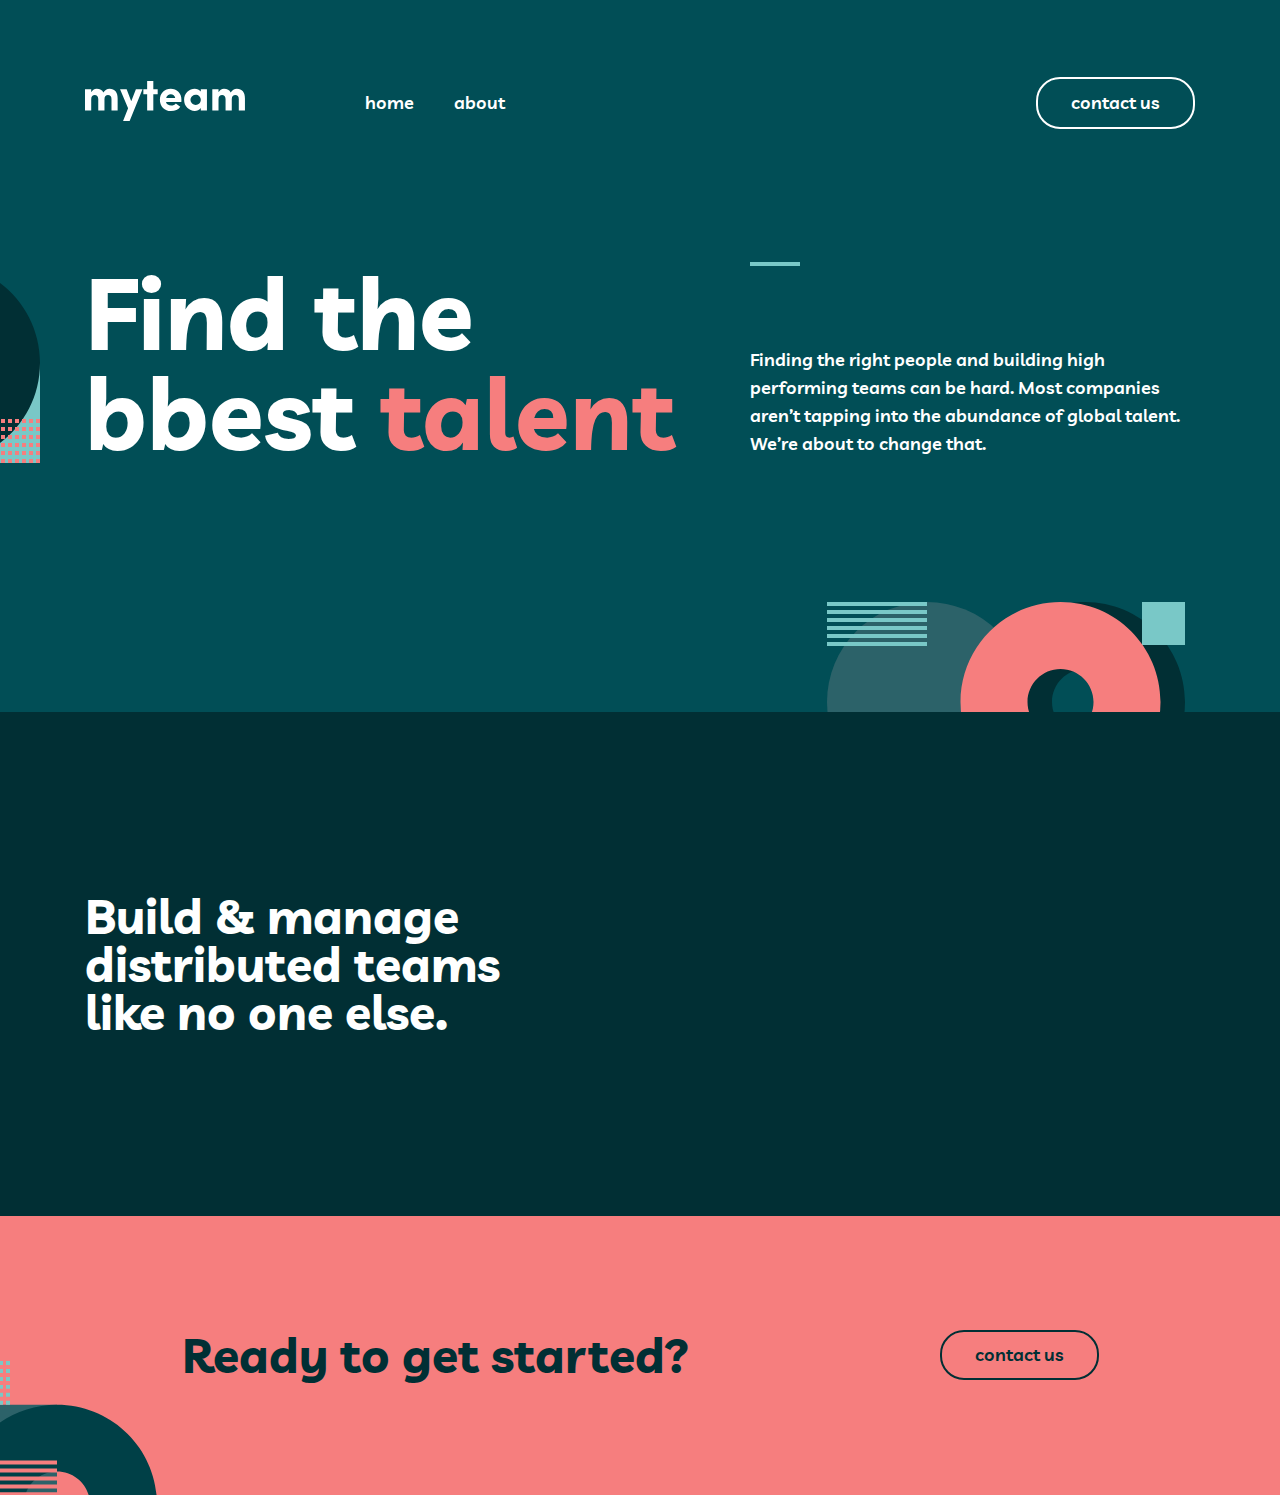
==== index.html @ 024de56f "first commit" ====
<!DOCTYPE html>
<html lang="en">
<head>
  <meta charset="UTF-8">
  <meta http-equiv="X-UA-Compatible" content="IE=edge">
  <meta name="viewport" content="width=device-width, initial-scale=1.0">
  <title>myteam</title>
  <link rel="stylesheet" href="css/normalize.min.css">
  <link rel="stylesheet" href="css/styles.css">
  <link rel="preconnect" href="https://fonts.gstatic.com">
<link href="https://fonts.googleapis.com/css2?family=Livvic:wght@600;700&display=swap" rel="stylesheet">

</head>
<body>


  <header class="header">
    <div class="container">
      <nav class="navigation">
        <a href="#"><img src="./imgs/myteam-logo.svg" alt="myteam"></a>

        <ul class="nav__list">


          <li class="nav__items nav-margin"><a class="nav-links" href="#">home</a></li>
          <li class="nav__items"><a class="nav-links" href="#">about</a></li>

        </ul>

        <a class="contact__nav-link" href="#">contact us</a>

      </nav>
    </div>
  </header>


  <main>

  <section class="hero">
    <div class="container">

<div class="hero__content">  
    <h2 class="hero__heading">
      Find the<br>bbest <span class="talent-style">talent</span>
    </h2>

    <div class="hero__content-right">
    <span class="line green-line"></span>
    <p class="hero__desc">
      Finding the right people and building high performing teams can be hard. Most companies aren’t tapping into the abundance of global talent. We’re about to change that.
    </p>
  </div>
  
  </div>    
    </div>

    <span class="bg-img"></span>
  </section>



  <section class="features">
      <div class="container">
          <div class="features__content">
            <span class="line feature-line"></span>
              <h2 class="features__heading">
                Build & manage distributed teams like no one else.
              </h2>
          </div>

          <ul class="features__list">

          </ul>

      </div>
  </section>


</main>


<footer class="footer-red">
  <div class="container">

      <div class="footer-red__content">
        <h2 class="footer-red__heading">Ready to get started?</h2>

        <a class="footer-red__link" href="#">contact us</a>

     </div>
  </div>




</footer>


  <script src="js/main.js"></script>
</body>
</html>
---- css/styles.css ----
/* GENERAL */
html {
  box-sizing: border-box;
  height: 100%;
  scroll-behavior: smooth;
}

*,
*::before,
*::after {
  box-sizing: inherit;
}

body {
  display: flex;
  flex-direction: column;
  height: 100%;
  padding: 0;
  margin: 0;
  font-family: var(--main-font);
  background-color: #fff;
}

img {
  max-width: 100%;
  height: auto;
}

.visually-hidden {
  position: absolute;
  width: 1px;
  height: 1px;
  margin: -1px;
  border: 0;
  padding: 0;
  clip: rect(0 0 0 0);
  overflow: hidden;
}


:root {
  --color-primary-midnight-green: #014E56;
  --color-primary-light-coral: #f67e7e;
  --color-primary-white: #fff;
  --color-secondary-rapture-blue: #79c8c7;
  --color-secondary-police-blue: #2c6269;
  --color-secondary-deep-jungle-green: #004047;
  --color-secondary-sacramento: #012f34;
  --color-secondary-dark-green: #002529;
  --main-font: "Livvic", "Arial", sans-serif;
}

/* CONTAINER */
.container {
  max-width: 1160px;
  padding-left: 25px;
  padding-right: 25px;
  margin-left: auto;
  margin-right: auto;
}


.header {
  background-color:var(--color-primary-midnight-green);
  
}

.navigation {
  display: flex;
  align-items: center;
  margin-top: 73px;
  margin-bottom: 129px;
}

.nav__list {
  list-style: none;
  display: flex;
  justify-content: space-between;
  margin-left: 80px;
}

.nav-margin {
  margin-right: 40px;
}

.nav-links {
  color: #ffffff;
  font-style: normal;
  font-weight: 600;
  font-size: 18px;
  line-height: 28px;
  text-decoration: none;
}

.nav-links:hover {
  color: var(--color-primary-light-coral);
}

.contact__nav-link {
  font-style: normal;
  font-weight: 600;
  font-size: 18px;
  line-height: 28px;
  color: #ffffff;
  text-decoration: none;
  border: 2px solid #FFFFFF;
  box-sizing: border-box;
  border-radius: 24px;
  padding: 10px 33px;
  margin-left: auto;

}


.contact__nav-link:hover {
  background-color: #ffffff;
  color:var(--color-secondary-dark-green);
}

.hero {
  background-color:var(--color-primary-midnight-green);
  background-image: url(../imgs/hero-bg.svg);
  background-repeat: no-repeat;
  background-position: calc(50% + -700px) 1px;
  padding-bottom: 250px;
}


.hero__content {
  display: flex;
  position: relative;
  z-index: 20;
}

.hero__content::after{
  background-image: url(../imgs/features-bg.svg);
  background-color:var(--color-primary-midnight-green);
  background-repeat: no-repeat;
  padding-bottom: 250px;
  height: 200px;
  width: 358px;
  content: "";
  z-index: 500;
  position: absolute;
  top: 340px;
  right: 10px;
}


.hero__content-right {
  display: flex;
  flex-direction: column;
  justify-content: flex-start;

}

.hero__heading {
  color: var(--color-primary-white);
  font-style: normal;
  font-weight: bold;
  font-size: 100px;
  line-height: 100px;
  margin: 0;
  margin-right: auto;
  width: 635px;
}



.green-line {
  background-color: var(--color-secondary-rapture-blue);
  margin-bottom: 80px;
  width: 50px;
  height: 4px;
}

.hero__desc {
  font-style: normal;
  font-weight: 600;
  font-size: 18px;
  line-height: 28px;
  width: 445px;
  margin: 0;
  color: var(--color-primary-white);
}


.talent-style {
  color: var(--color-primary-light-coral);
}


.features {
  position: relative;
  z-index: 100;
  background:var(--color-secondary-sacramento);
  padding:140px 0;
}

.features__heading::before {
  background-color: var(--color-primary-light-coral);
  margin-bottom: 80px;
  width: 50px;
  height: 4px;
  z-index: 500000;
  content: "";

}

.features__heading {
  font-style: normal;
  font-weight: bold;
  font-size: 48px;
  line-height: 48px;
  color:var(--color-primary-white);
  width: 445px;
}





.footer-red {
  background: rgba(246, 126, 126, 1);
  background-image: url(../imgs/footer-red.svg);
  background-repeat: no-repeat;
  background-position: calc(50% + -583px) 145px;
  padding: 76px 0;
}

.footer-red__content {
  display: flex;
  justify-content: space-between;
  align-items: center;
  max-width: 917px;
  margin: 0 auto;
}

.footer-red__heading {
  font-style: normal;
  font-weight: bold;
  font-size: 48px;
  line-height: 48px;
  color: var(--color-secondary-sacramento)
}

.footer-red__link {
  text-decoration: none;
  font-style: normal;
  font-weight: 600;
  font-size: 18px;
  line-height: 28px;
  padding: 9px 33px;
  border: 2px solid #012F34;
  box-sizing: border-box;
  border-radius: 24px;
  color: var(--color-secondary-sacramento);
}



.footer-red__link:hover {
  background: #012F34;
  border: 2px solid #012F34;
  color:white;
}
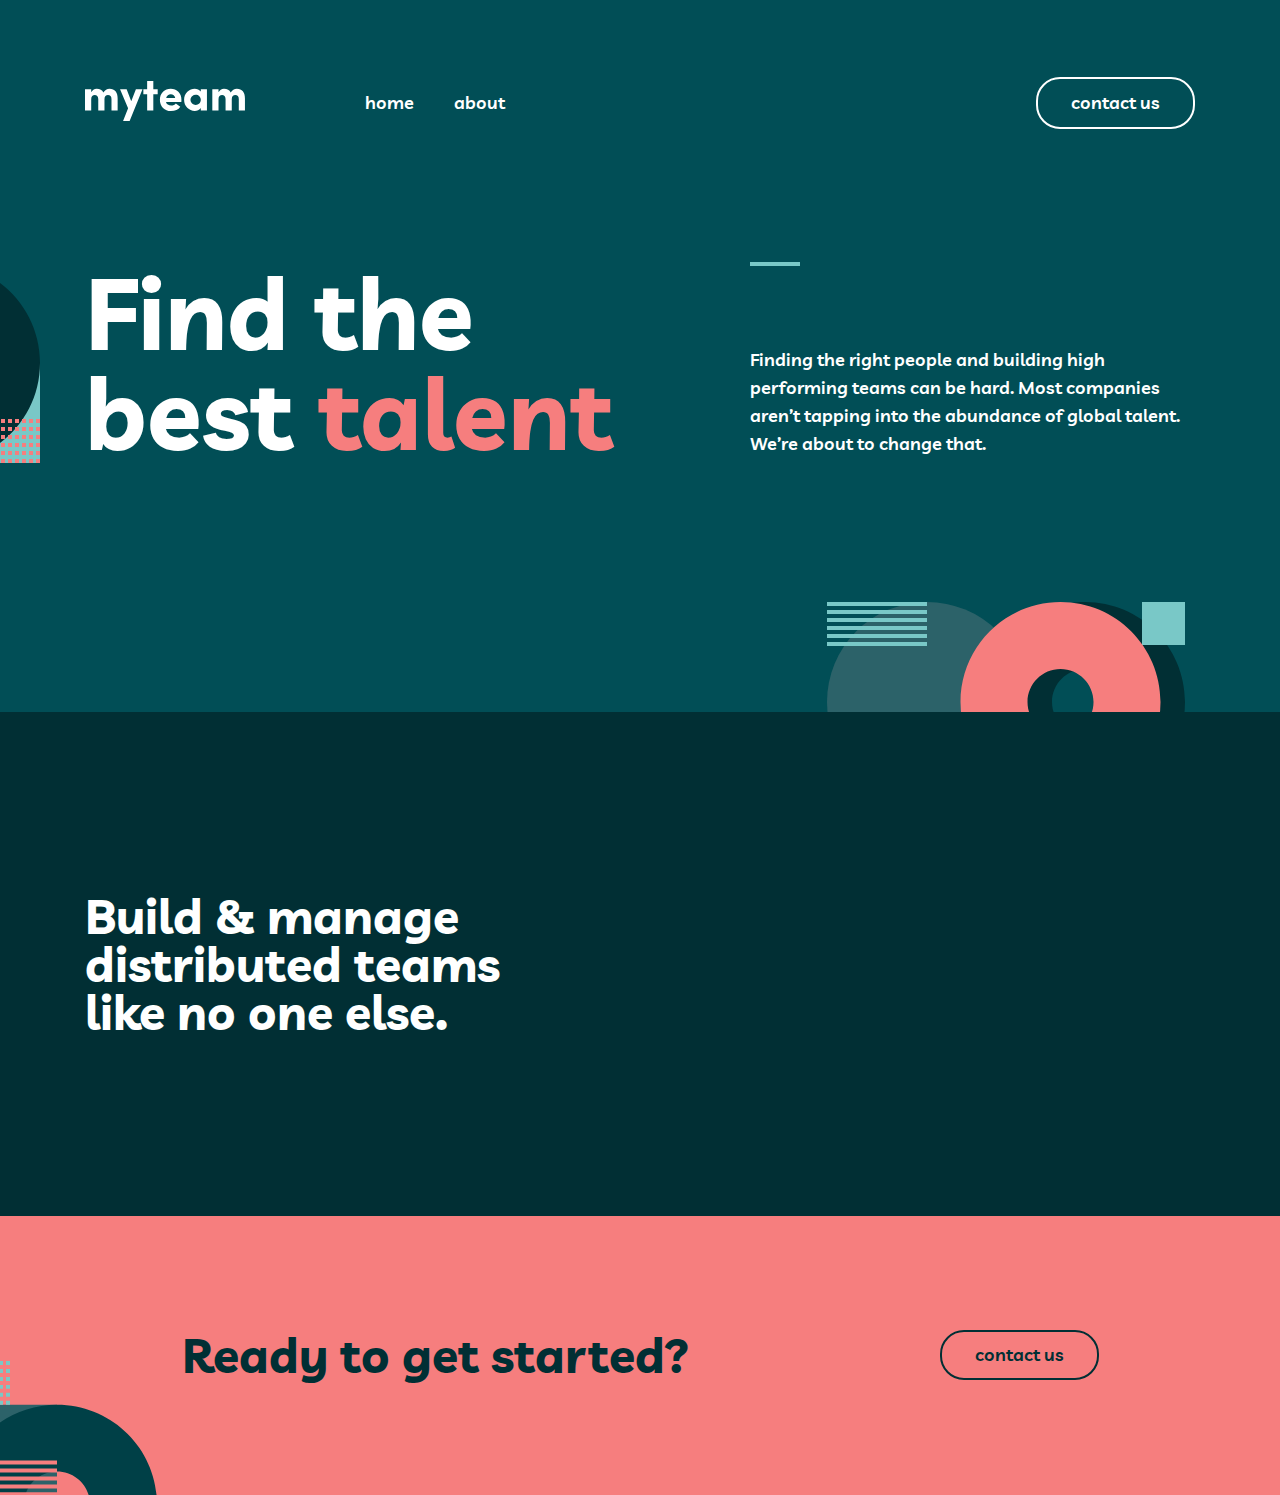
==== commit 91d732d7: "commit" ====
--- a/index.html
+++ b/index.html
@@ -41,7 +41,7 @@
 
 <div class="hero__content">  
     <h2 class="hero__heading">
-      Find the<br>bbest <span class="talent-style">talent</span>
+      Find the<br>best <span class="talent-style">talent</span>
     </h2>
 
     <div class="hero__content-right">
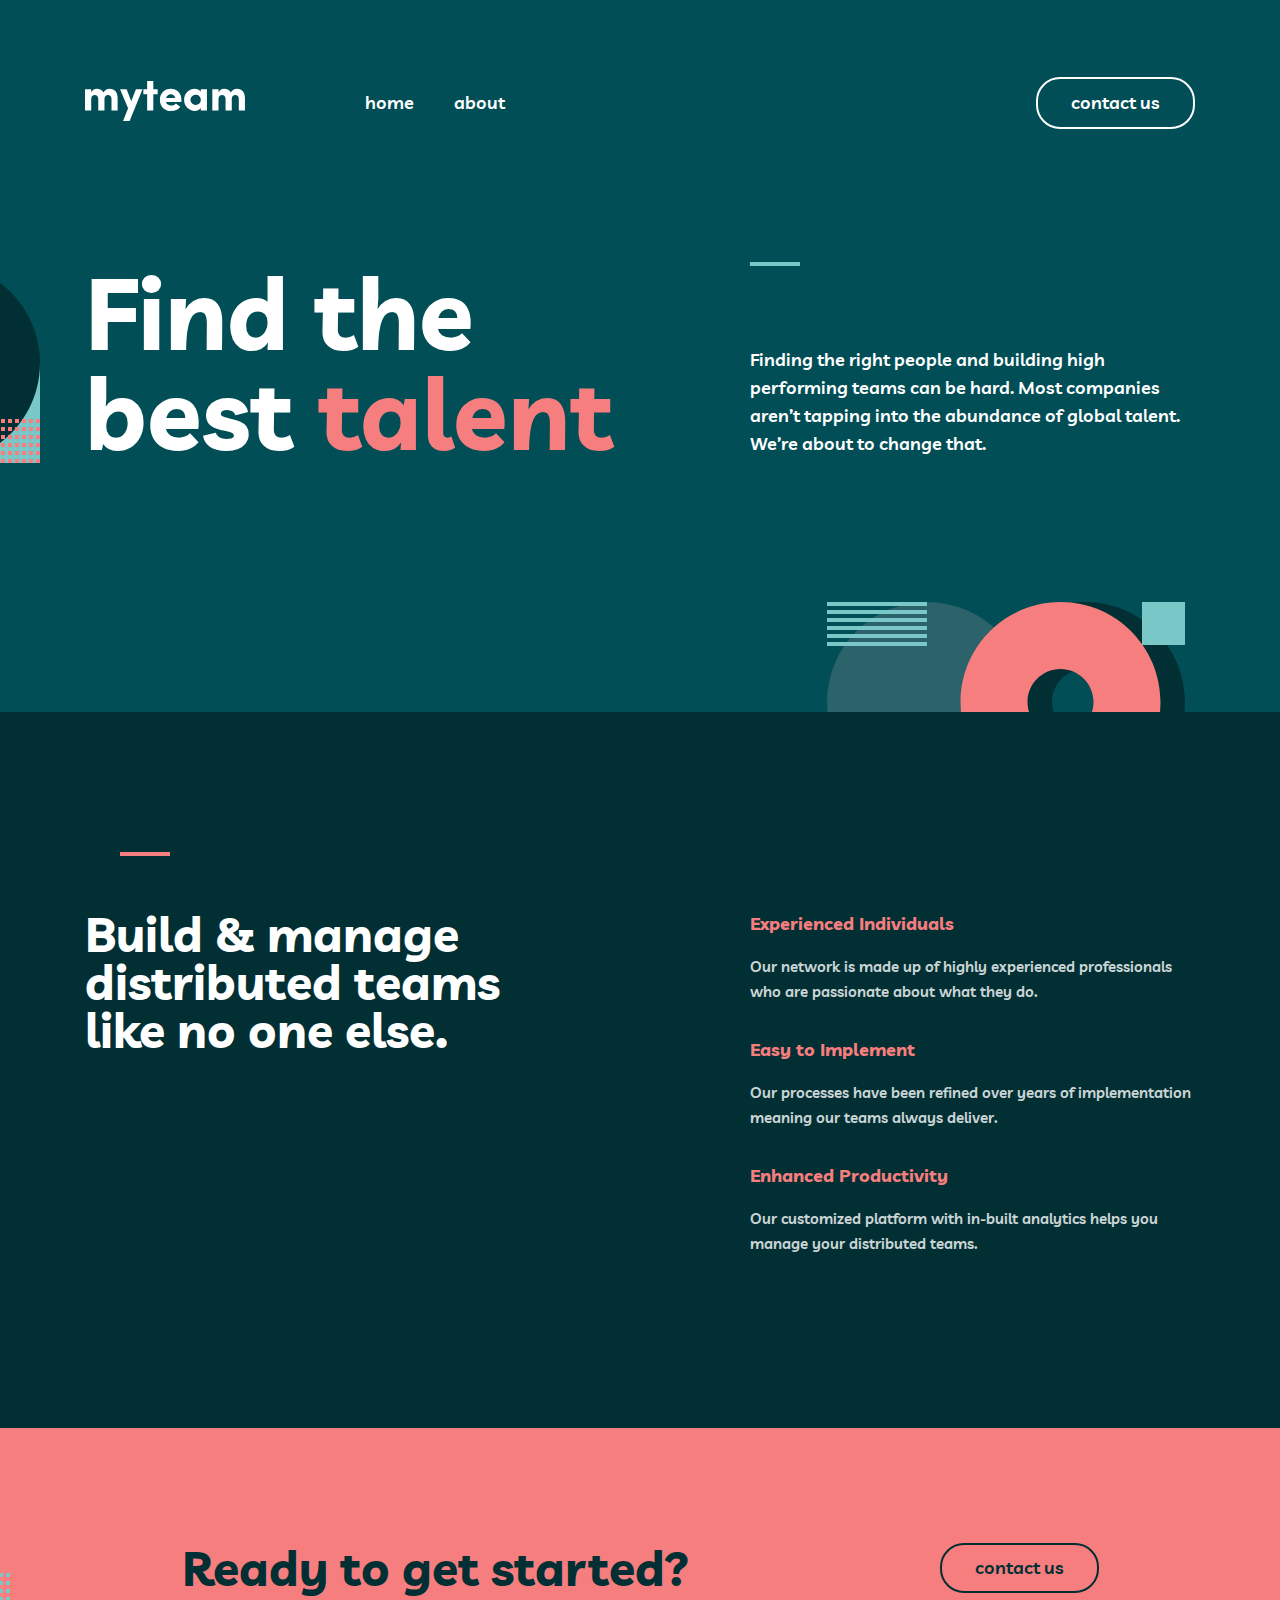
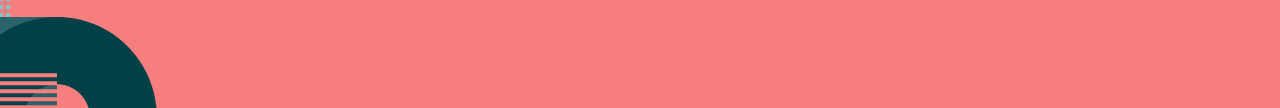
==== commit d568268f: "commit" ====
--- a/index.html
+++ b/index.html
@@ -45,7 +45,7 @@
     </h2>
 
     <div class="hero__content-right">
-    <span class="line green-line"></span>
+    <span class="green-line line"></span>
     <p class="hero__desc">
       Finding the right people and building high performing teams can be hard. Most companies aren’t tapping into the abundance of global talent. We’re about to change that.
     </p>
@@ -60,17 +60,28 @@
 
 
   <section class="features">
-      <div class="container">
-          <div class="features__content">
-            <span class="line feature-line"></span>
-              <h2 class="features__heading">
+      <div class="features_content container">
+          <div class="features__left-section">
+            
+              <h2 class="features__left-heading">
                 Build & manage distributed teams like no one else.
               </h2>
           </div>
 
-          <ul class="features__list">
+          <ul class="index-features__list">
 
-          </ul>
+            <li class="index-feature__item index-feature--a">
+              <h3 class="index-feature__heading">Experienced Individuals</h3>
+              <p class="index-feature__desc">Our network is made up of highly experienced professionals who are passionate about what they do.</p>
+            </li>
+            <li class="index-feature__item index-feature--b">
+              <h3 class="index-feature__heading">Easy to Implement</h3>
+              <p class="index-feature__desc">Our processes have been refined over years of implementation meaning our teams always deliver.</p>
+            </li>
+            <li class="index-feature__item index-feature--c">
+              <h3 class="index-feature__heading">Enhanced Productivity</h3>
+              <p class="index-feature__desc">Our customized platform with in-built analytics helps you manage your distributed teams.</p>
+            </li>
 
       </div>
   </section>
--- a/css/styles.css
+++ b/css/styles.css
@@ -167,14 +167,17 @@
   width: 635px;
 }
 
-
-
-.green-line {
-  background-color: var(--color-secondary-rapture-blue);
-  margin-bottom: 80px;
+.line {
   width: 50px;
   height: 4px;
-}
+  display: block;
+}
+
+.green-line {
+  margin-bottom: 80px;
+  background-color: var(--color-secondary-rapture-blue);
+}
+
 
 .hero__desc {
   font-style: normal;
@@ -196,28 +199,77 @@
   position: relative;
   z-index: 100;
   background:var(--color-secondary-sacramento);
-  padding:140px 0;
-}
-
-.features__heading::before {
-  background-color: var(--color-primary-light-coral);
-  margin-bottom: 80px;
+  padding-bottom: 140px;
+}
+
+.features_content {
+  display: flex;
+  justify-content: space-between;
+  align-items: flex-start;
+  padding-top: 198px;
+}
+
+.features__left-section {
+  margin-right: auto;
+}
+.index-features__list {
+  list-style: none;
+  padding: 0;
+  margin: 0;
+}
+
+.features:before  {
+  position: absolute;
+  left:120px;
+  top: 140px;
+  content: "";
   width: 50px;
   height: 4px;
-  z-index: 500000;
-  content: "";
-
-}
-
-.features__heading {
+  display: block;
+  background-color: var(--color-primary-light-coral);
+}
+
+.features__left-heading {
   font-style: normal;
   font-weight: bold;
   font-size: 48px;
   line-height: 48px;
   color:var(--color-primary-white);
   width: 445px;
-}
-
+  margin: 0;
+  padding:0;
+}
+
+.index-features__list {
+    width: 445px;
+}
+
+.index-feature__item {
+  margin-bottom: 32px;
+}
+
+.index-feature__heading {
+  font-style: normal;
+  font-weight: bold;
+  font-size: 18px;
+  line-height: 28px;
+  color: var(--color-primary-light-coral);
+  margin-top: 0;
+  margin-bottom: 16px;
+
+}
+
+.index-feature__desc {
+  font-style: normal;
+  font-weight: 600;
+  font-size: 15px;
+  line-height: 25px;
+  mix-blend-mode: normal;
+  opacity: 0.8;
+  color: var(--color-primary-white);
+  margin: 0;
+
+}
 
 
 
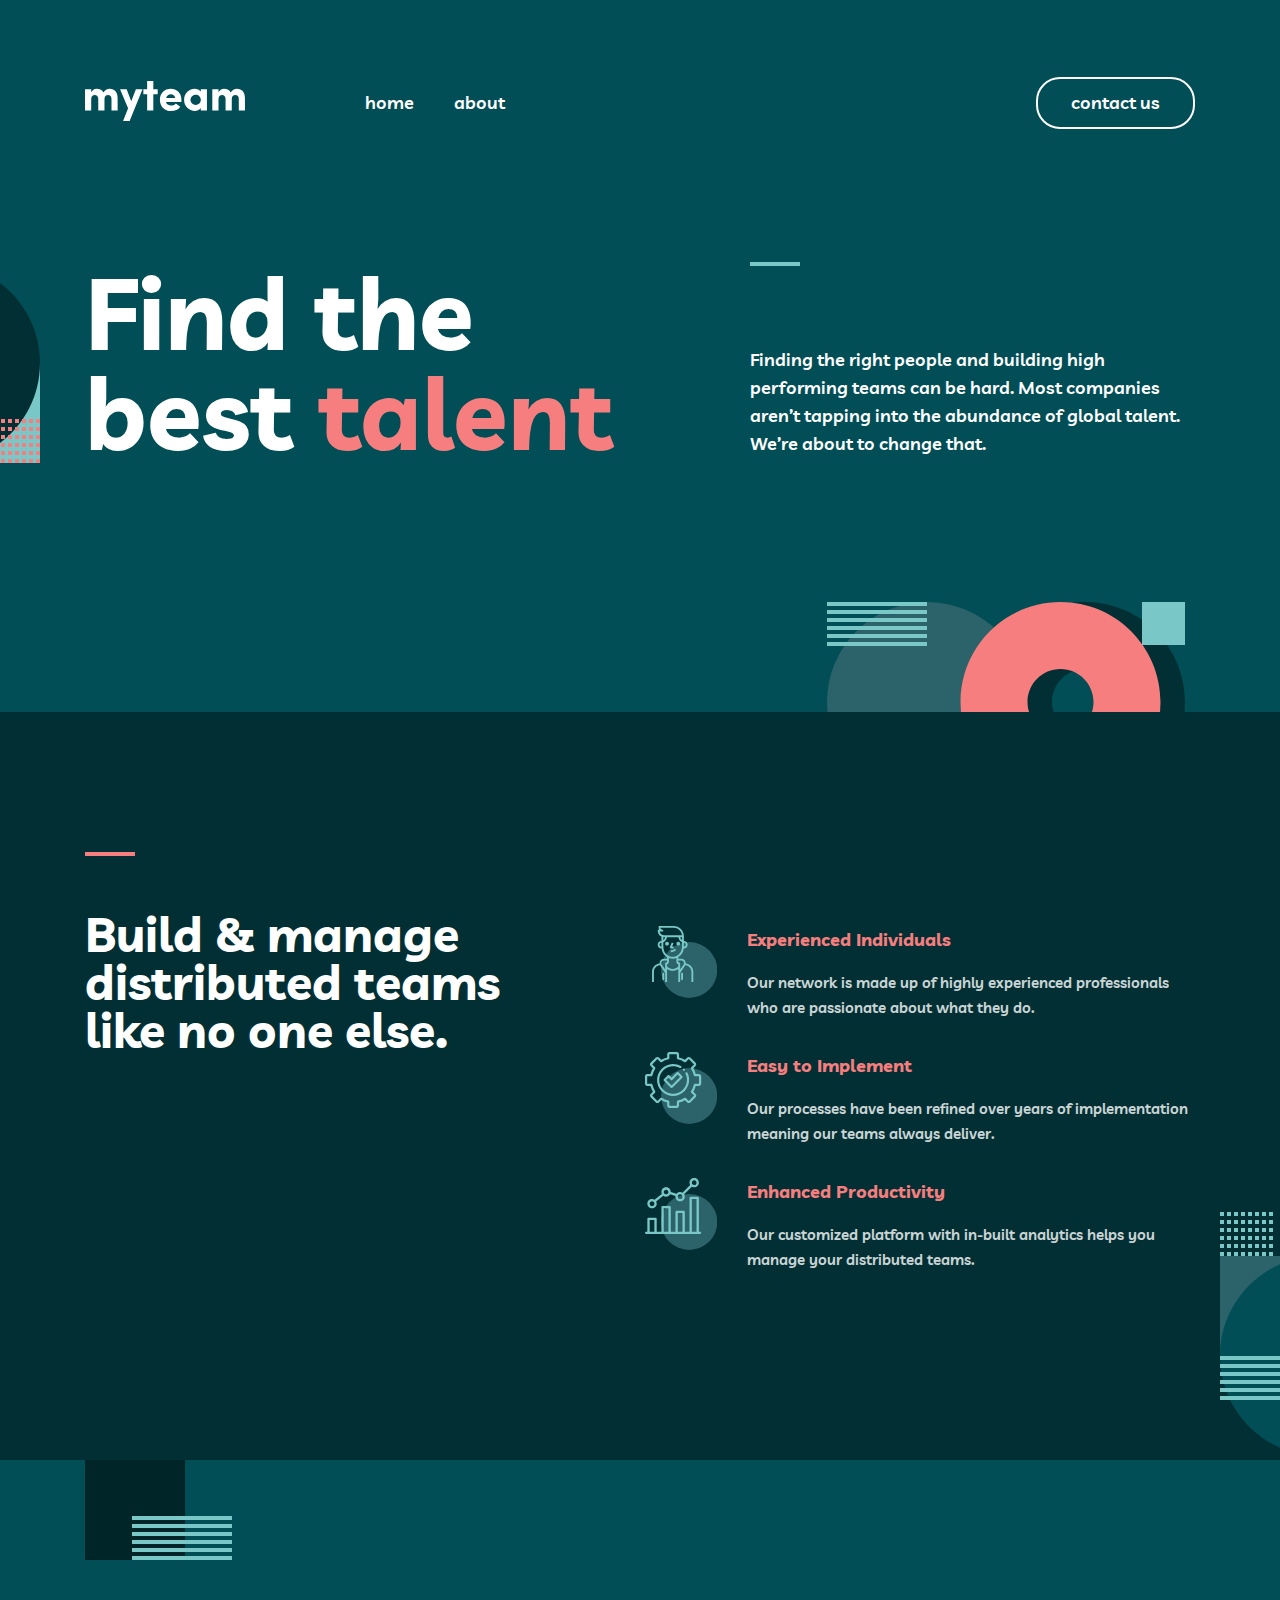
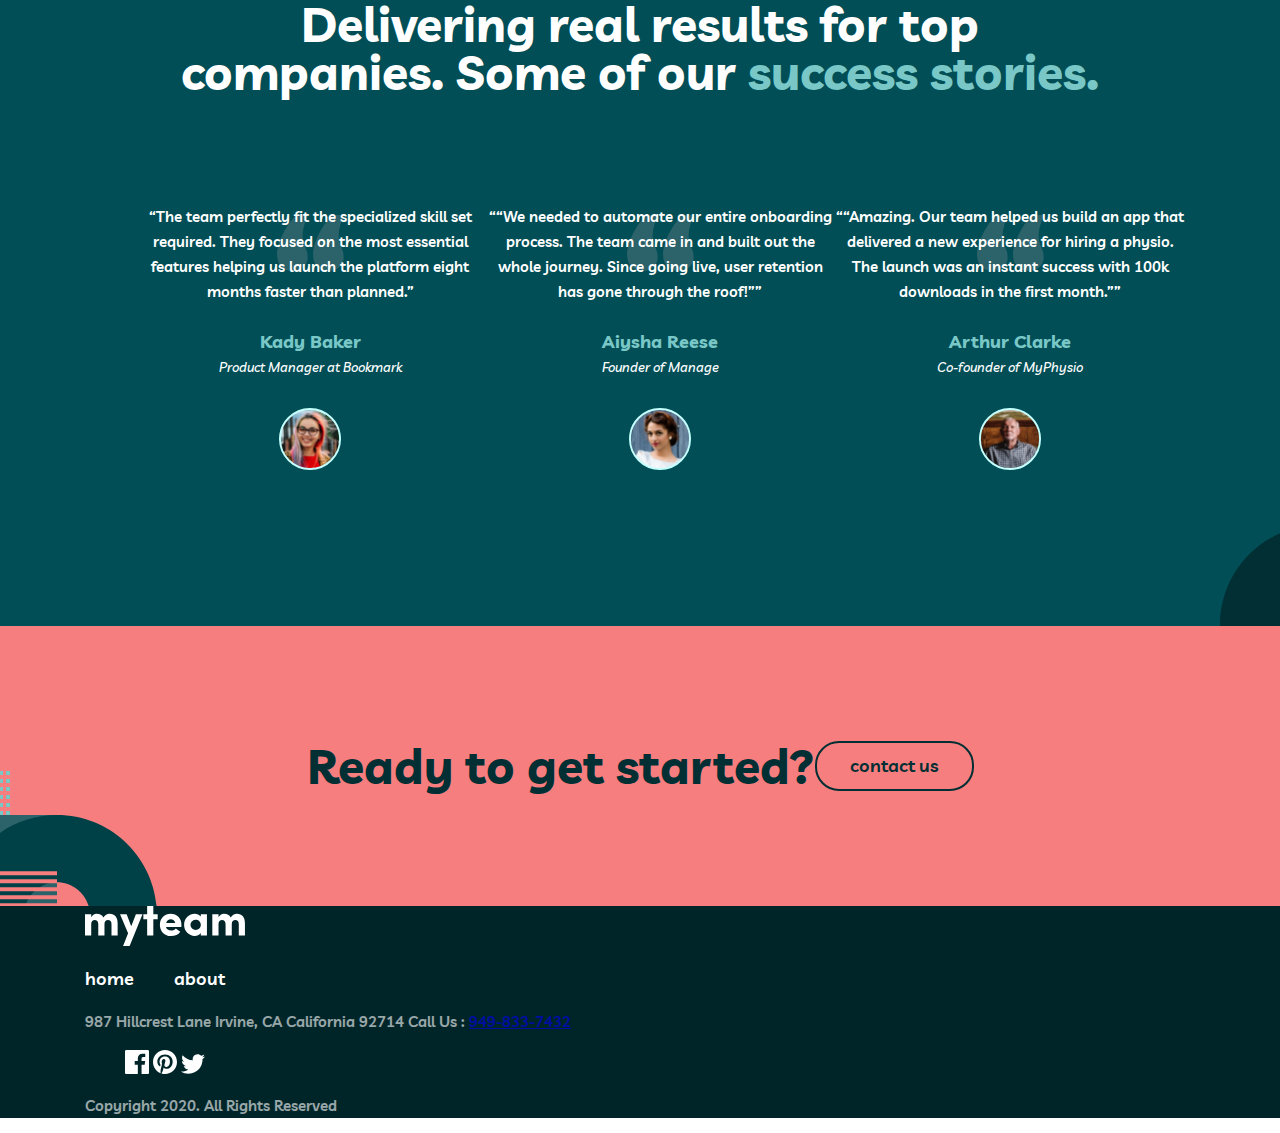
==== commit c5fb4068: "commit" ====
--- a/index.html
+++ b/index.html
@@ -61,8 +61,9 @@
 
   <section class="features">
       <div class="features_content container">
+
+
           <div class="features__left-section">
-            
               <h2 class="features__left-heading">
                 Build & manage distributed teams like no one else.
               </h2>
@@ -70,27 +71,73 @@
 
           <ul class="index-features__list">
 
-            <li class="index-feature__item index-feature--a">
+          <div class="features__list-container index-feature--a">
+            <li class="index-feature__item ">
               <h3 class="index-feature__heading">Experienced Individuals</h3>
               <p class="index-feature__desc">Our network is made up of highly experienced professionals who are passionate about what they do.</p>
             </li>
-            <li class="index-feature__item index-feature--b">
+          </div >
+
+          <div class="features__list-container index-feature--b">
+            <li class="index-feature__item">
               <h3 class="index-feature__heading">Easy to Implement</h3>
               <p class="index-feature__desc">Our processes have been refined over years of implementation meaning our teams always deliver.</p>
             </li>
-            <li class="index-feature__item index-feature--c">
+          </div >
+
+
+          <div class="features__list-container index-feature--c">
+            <li class="index-feature__item ">
               <h3 class="index-feature__heading">Enhanced Productivity</h3>
               <p class="index-feature__desc">Our customized platform with in-built analytics helps you manage your distributed teams.</p>
             </li>
-
+        </div >
       </div>
   </section>
 
 
+<section class="stories">
+  <div class="container">
+    <div class="storires__content">
+
+      <h2 class="stories__heading">Delivering real results for top companies. Some of our <span class="stories-green__part">success stories.</span></h2>
+    
+
+  <ul class="stories__list">
+    <li class="stories__item">
+      <q class="stories__quote">The team perfectly fit the specialized skill set required. They focused on the most essential features helping us launch the platform eight months faster than planned.</q>
+
+      <p class="stories__author">Kady Baker</p>
+      <p class="stories__title">Product Manager at Bookmark</p>
+      <img width="62" height="62" class="stories-author__img" img src="./imgs/Oval1.svg" alt="author">
+    </li>
+
+    <li class="stories__item">
+      <q class="stories__quote">“We needed to automate our entire onboarding process. The team came in and built out the whole journey. Since going live, user retention has gone through the roof!”</q>
+
+      <p class="stories__author">Aiysha Reese</p>
+      <p class="stories__title">Founder of Manage</p>
+      <img width="62" height="62" class="stories-author__img" img src="./imgs/Oval2.svg" alt="author">
+    </li>
+
+    <li class="stories__item">
+      <q class="stories__quote">“Amazing. Our team helped us build an app that delivered a new experience for hiring a physio. The launch was an instant success with 100k downloads in the first month.”</q>
+
+      <p class="stories__author">Arthur Clarke</p>
+      <p class="stories__title">Co-founder of MyPhysio</p>
+      <img width="62" height="62" class="stories-author__img" img src="./imgs/Oval3.svg" alt="author">
+    </li>
+  </ul>
+
+    </div>
+  </div>
+</section>
+
 </main>
 
 
-<footer class="footer-red">
+<footer>
+  <section  class="footer-red">
   <div class="container">
 
       <div class="footer-red__content">
@@ -102,7 +149,49 @@
   </div>
 
 
-
+</section>
+
+<section class="footer">
+
+  <div class="container">
+  <div class="menu__list-links">
+
+    <div class="footer-menu_links">
+    <a href="#"><img src="./imgs/myteam-logo.svg" alt="myteam"></a>
+
+    <ul class="footer-menu__list">
+
+      <li class="nav__items nav-margin"><a class="nav-links" href="#">home</a></li>
+      <li class="nav__items"><a class="nav-links" href="#">about</a></li>
+
+    </ul>
+
+  </div>
+
+
+<div>
+  <address class="address">987  Hillcrest Lane Irvine, CA California 92714 Call Us : <a href="tel:949-833-7432">949-833-7432</a></address>
+    
+</div>
+
+
+
+    <div class="footer-menu__last">
+    <ul class="social__list">
+        <a href="#"><img src="./imgs/facebook.svg" alt="facebook"></a>
+        <a href="#"><img src="./imgs/pintrest.svg" alt="pintrest"></a>
+        <a href="#"><img src="./imgs/twitter.svg" alt="twitter"></a>
+    </ul>
+
+    <p class="copyright">Copyright 2020. All Rights Reserved</p>
+  </div>
+  </div>
+
+
+ 
+
+</div>
+</section>
 
 </footer>
 
--- a/css/styles.css
+++ b/css/styles.css
@@ -80,6 +80,9 @@
   justify-content: space-between;
   margin-left: 80px;
 }
+
+
+
 
 .nav-margin {
   margin-right: 40px;
@@ -195,32 +198,30 @@
 }
 
 
+
+/* Features */
+
 .features {
   position: relative;
   z-index: 100;
   background:var(--color-secondary-sacramento);
   padding-bottom: 140px;
-}
+  background-image: url(../imgs/feature-bg.svg);
+  display: block;
+  background-repeat:no-repeat;
+  background-position: calc(50% + 680px) 500px; 
+}
+
 
 .features_content {
   display: flex;
-  justify-content: space-between;
   align-items: flex-start;
-  padding-top: 198px;
-}
-
-.features__left-section {
-  margin-right: auto;
-}
-.index-features__list {
-  list-style: none;
-  padding: 0;
-  margin: 0;
-}
-
-.features:before  {
+  padding-top: 198px; 
+ 
+}
+
+.features_content:before  {
   position: absolute;
-  left:120px;
   top: 140px;
   content: "";
   width: 50px;
@@ -229,6 +230,9 @@
   background-color: var(--color-primary-light-coral);
 }
 
+.features__left-section{
+  margin-right: auto;
+}
 .features__left-heading {
   font-style: normal;
   font-weight: bold;
@@ -240,13 +244,47 @@
   padding:0;
 }
 
-.index-features__list {
-    width: 445px;
-}
+.features__list-container {
+  list-style: none;
+  margin: 0;
+  padding:0;
+  width: 550px;
+  display: flex;
+}
+
+.index-feature--a::before {
+  width:80px;
+  height: 80px;
+  background-image: url(../imgs/feature-ic1.svg);
+  content:"";
+  background-repeat: no-repeat;
+  margin-right: 30px;
+}
+
+.index-feature--b::before {
+  width:80px;
+  height: 80px;
+  background-image: url(../imgs/feature-ic2.svg);
+  content:"";
+  background-repeat: no-repeat;
+  margin-right: 30px;
+}
+
+.index-feature--c::before {
+  width:80px;
+  height: 80px;
+  background-image: url(../imgs/feaute-ic3.svg);
+  content:"";
+  background-repeat: no-repeat;
+  margin-right: 30px;
+}
+
 
 .index-feature__item {
+  width:500px;
   margin-bottom: 32px;
 }
+
 
 .index-feature__heading {
   font-style: normal;
@@ -256,7 +294,6 @@
   color: var(--color-primary-light-coral);
   margin-top: 0;
   margin-bottom: 16px;
-
 }
 
 .index-feature__desc {
@@ -272,7 +309,118 @@
 }
 
 
-
+/* Success stories */
+.stories {
+  background-color: var(--color-primary-midnight-green);
+  background-image: url(../imgs/success-bottom.svg);
+  display: block;
+  background-repeat:no-repeat;
+  background-position: calc(50% + 680px) 665px; 
+  padding-bottom: 140px;
+
+}
+
+
+.storires__content {
+  display: flex;
+  flex-direction: column;
+  align-items: center;
+  padding-top: 140px;
+  position: relative;
+}
+
+.storires__content::before {
+  content: "";
+  background-image: url(../imgs/success-top.svg);
+  width: 147px;
+  height: 100px;
+  position: absolute;
+  top: 0;
+  left: 0;
+}
+
+.stories__heading {
+  width: 932px;
+  padding-bottom: 92px;
+  font-style: normal;
+  font-weight: bold;
+  font-size: 48px;
+  line-height: 48px;
+  text-align: center;
+  }
+
+.stories__list {
+  display: flex;
+  align-items: center;
+  justify-content: space-between;
+  max-width: 1110px;
+
+}
+
+
+/* Why back image is not fully seen and it is cutting off */
+
+.stories__item {
+display: flex;
+justify-content: center;
+align-items: center;
+flex-direction: column;
+width: 350px;
+height: 100%;
+background-image: url(../imgs/string.svg);
+background-repeat: no-repeat;
+background-position: 50% 5%;
+
+}
+
+
+
+.stories__quote {
+  font-style: normal;
+  font-weight: 600;
+  font-size: 15px;
+  line-height: 25px;
+  text-align: center;
+  color: var(--color-primary-white);
+}
+
+.stories__author {
+  color:var(--color-secondary-rapture-blue);
+  font-style: normal;
+  font-weight: bold;
+  font-size: 18px;
+  line-height: 28px;
+  margin: 24px 0 2px 0;
+}
+
+.stories__title {
+  font-style: italic;
+  color: var(--color-primary-white);
+  font-weight: 500;
+  font-size: 13px;
+  line-height: 18px;
+  margin-top: 0;
+  margin-bottom: 32px;
+}
+
+.stories-green__part {
+  color: var(--color-secondary-rapture-blue);
+}
+
+.stories__heading {
+  color: var(--color-primary-white);
+  margin: 0;
+}
+
+
+
+
+
+
+
+
+
+/* FOOTER */
 
 .footer-red {
   background: rgba(246, 126, 126, 1);
@@ -317,4 +465,40 @@
   background: #012F34;
   border: 2px solid #012F34;
   color:white;
+}
+
+
+.footer {
+  background-color: var(--color-secondary-dark-green);
+}
+
+.footer-red {
+  display: flex;
+}
+
+
+.footer-menu__list {
+  display: flex;
+  list-style: none;
+  width: 140px;
+  padding:0;
+}
+
+.address {
+  color:var(--color-primary-white);
+  font-style: normal;
+  font-weight: 600;
+  font-size: 15px;
+  line-height: 25px;
+  opacity: 0.6;
+}
+
+
+.copyright {
+  color: var(--color-primary-white);
+  font-style: normal;
+  font-weight: 600;
+  font-size: 15px;
+  line-height: 25px;
+  opacity: 0.6;
 }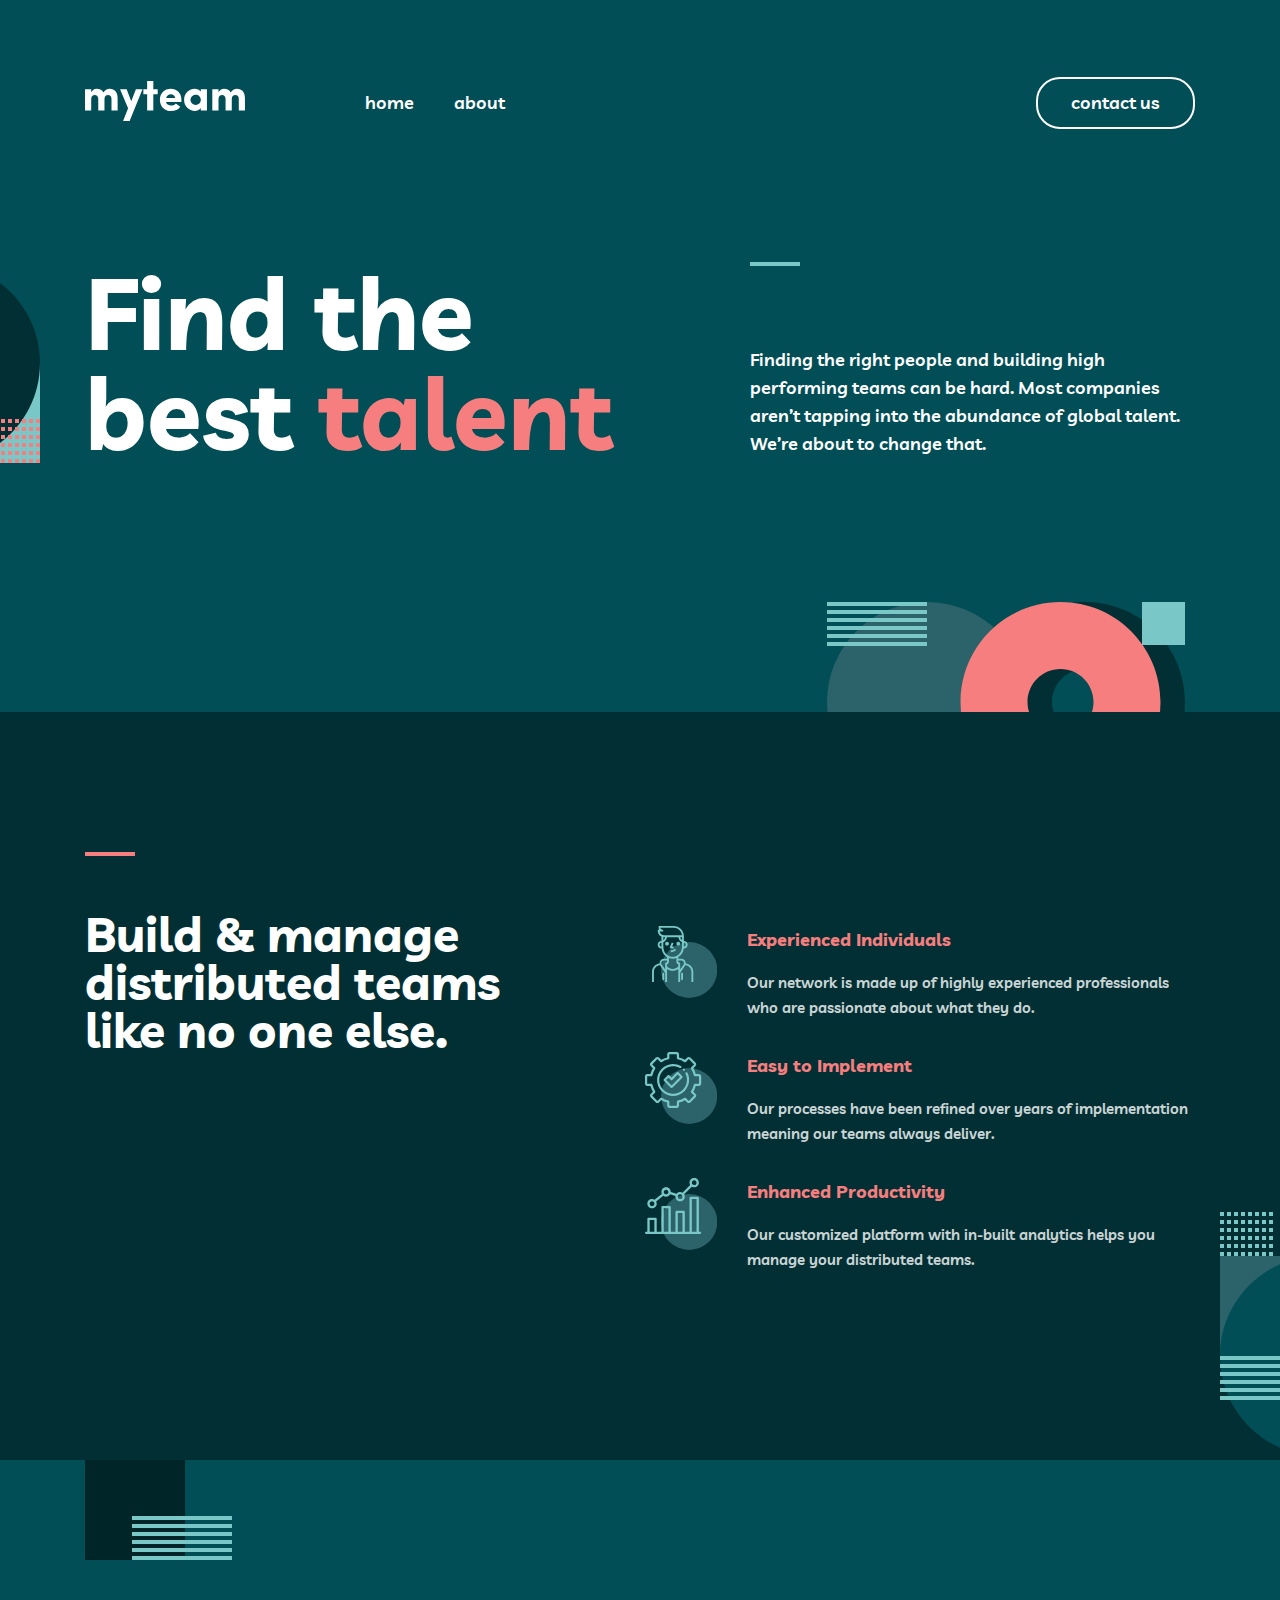
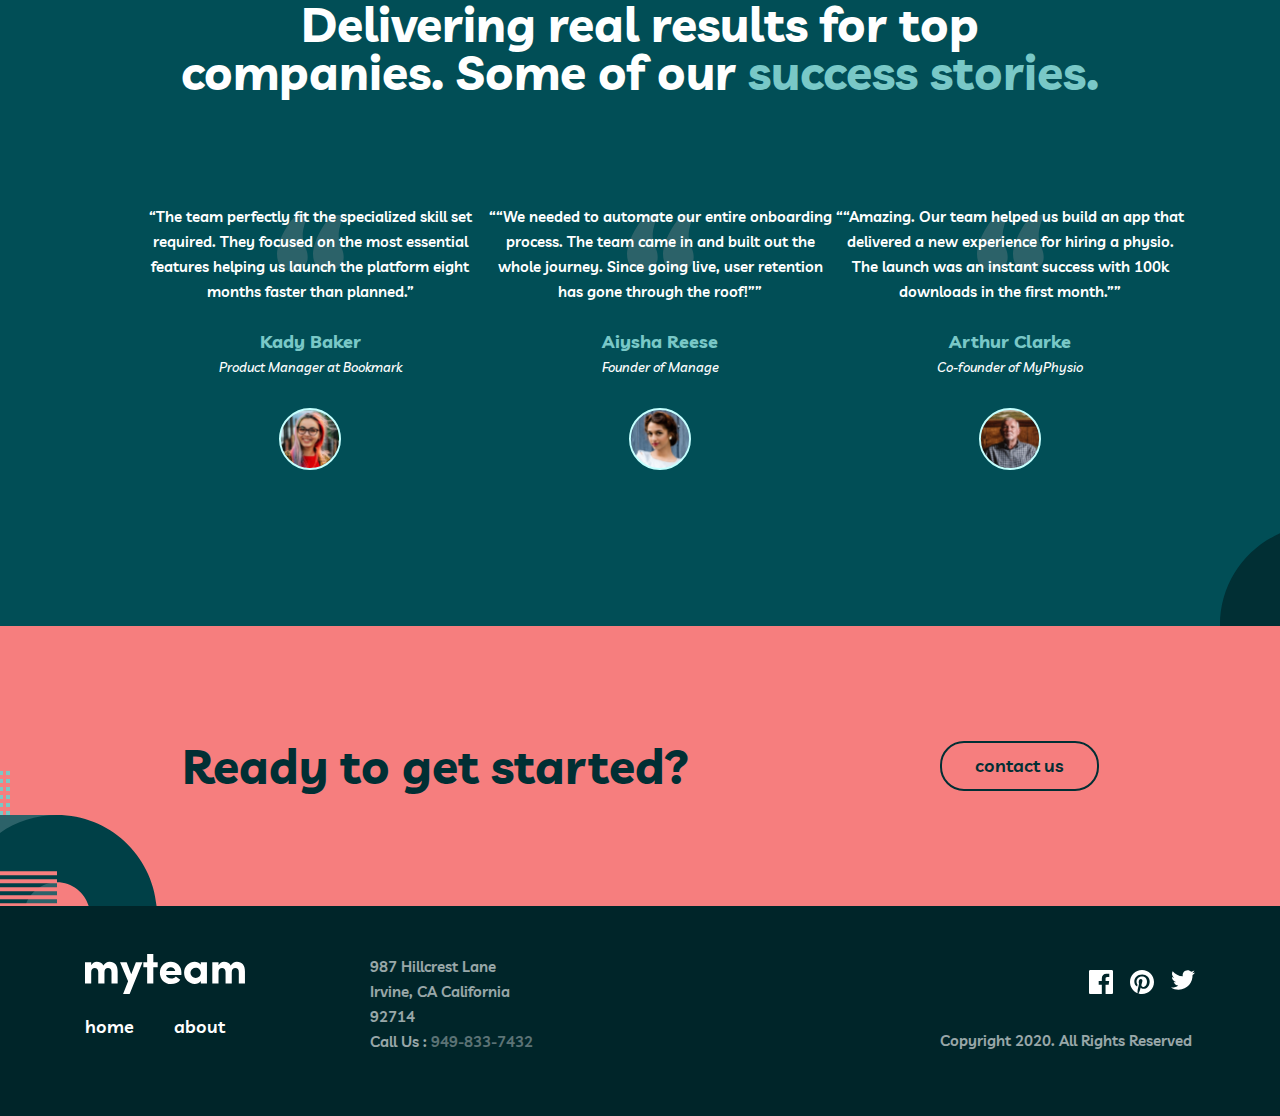
==== commit ff77861d: "commit" ====
--- a/index.html
+++ b/index.html
@@ -151,6 +151,8 @@
 
 </section>
 
+
+
 <section class="footer">
 
   <div class="container">
@@ -169,22 +171,26 @@
   </div>
 
 
-<div>
-  <address class="address">987  Hillcrest Lane Irvine, CA California 92714 Call Us : <a href="tel:949-833-7432">949-833-7432</a></address>
+
+  <address class="address">987  Hillcrest Lane Irvine, CA California 92714<br> Call Us : 
+    <a class="telephone-num" href="tel:949-833-7432">949-833-7432</a>
+  </address>
     
-</div>
+
 
 
 
     <div class="footer-menu__last">
     <ul class="social__list">
-        <a href="#"><img src="./imgs/facebook.svg" alt="facebook"></a>
-        <a href="#"><img src="./imgs/pintrest.svg" alt="pintrest"></a>
-        <a href="#"><img src="./imgs/twitter.svg" alt="twitter"></a>
+        <a class="soc-links" href="#"><img src="./imgs/facebook.svg" alt="facebook"></a>
+        <a class="soc-links" href="#"><img src="./imgs/pintrest.svg" alt="pintrest"></a>
+        <a class="soc-links" href="#"><img src="./imgs/twitter.svg" alt="twitter"></a>
     </ul>
 
     <p class="copyright">Copyright 2020. All Rights Reserved</p>
   </div>
+
+  
   </div>
 
 
--- a/css/styles.css
+++ b/css/styles.css
@@ -472,8 +472,9 @@
   background-color: var(--color-secondary-dark-green);
 }
 
-.footer-red {
-  display: flex;
+.menu__list-links {
+  display: flex;
+  padding: 48px 0;
 }
 
 
@@ -491,8 +492,37 @@
   font-size: 15px;
   line-height: 25px;
   opacity: 0.6;
-}
-
+  width: 168px;
+  margin-left: 125px;
+  margin-right: auto;
+}
+
+.telephone-num {
+  color:var(--color-primary-white);
+  font-style: normal;
+  font-weight: 600;
+  font-size: 15px;
+  line-height: 25px;
+  opacity: 0.6;
+  text-decoration: none;
+  opacity: 0.6;
+}
+
+.footer-menu__last {
+  display: flex;
+  flex-direction: column;
+  width: 255px;
+}
+
+
+.social__list {
+  display: flex;
+  justify-content: space-between;
+  width: 106px;
+  padding: 0;
+  margin-left: auto;
+
+}
 
 .copyright {
   color: var(--color-primary-white);
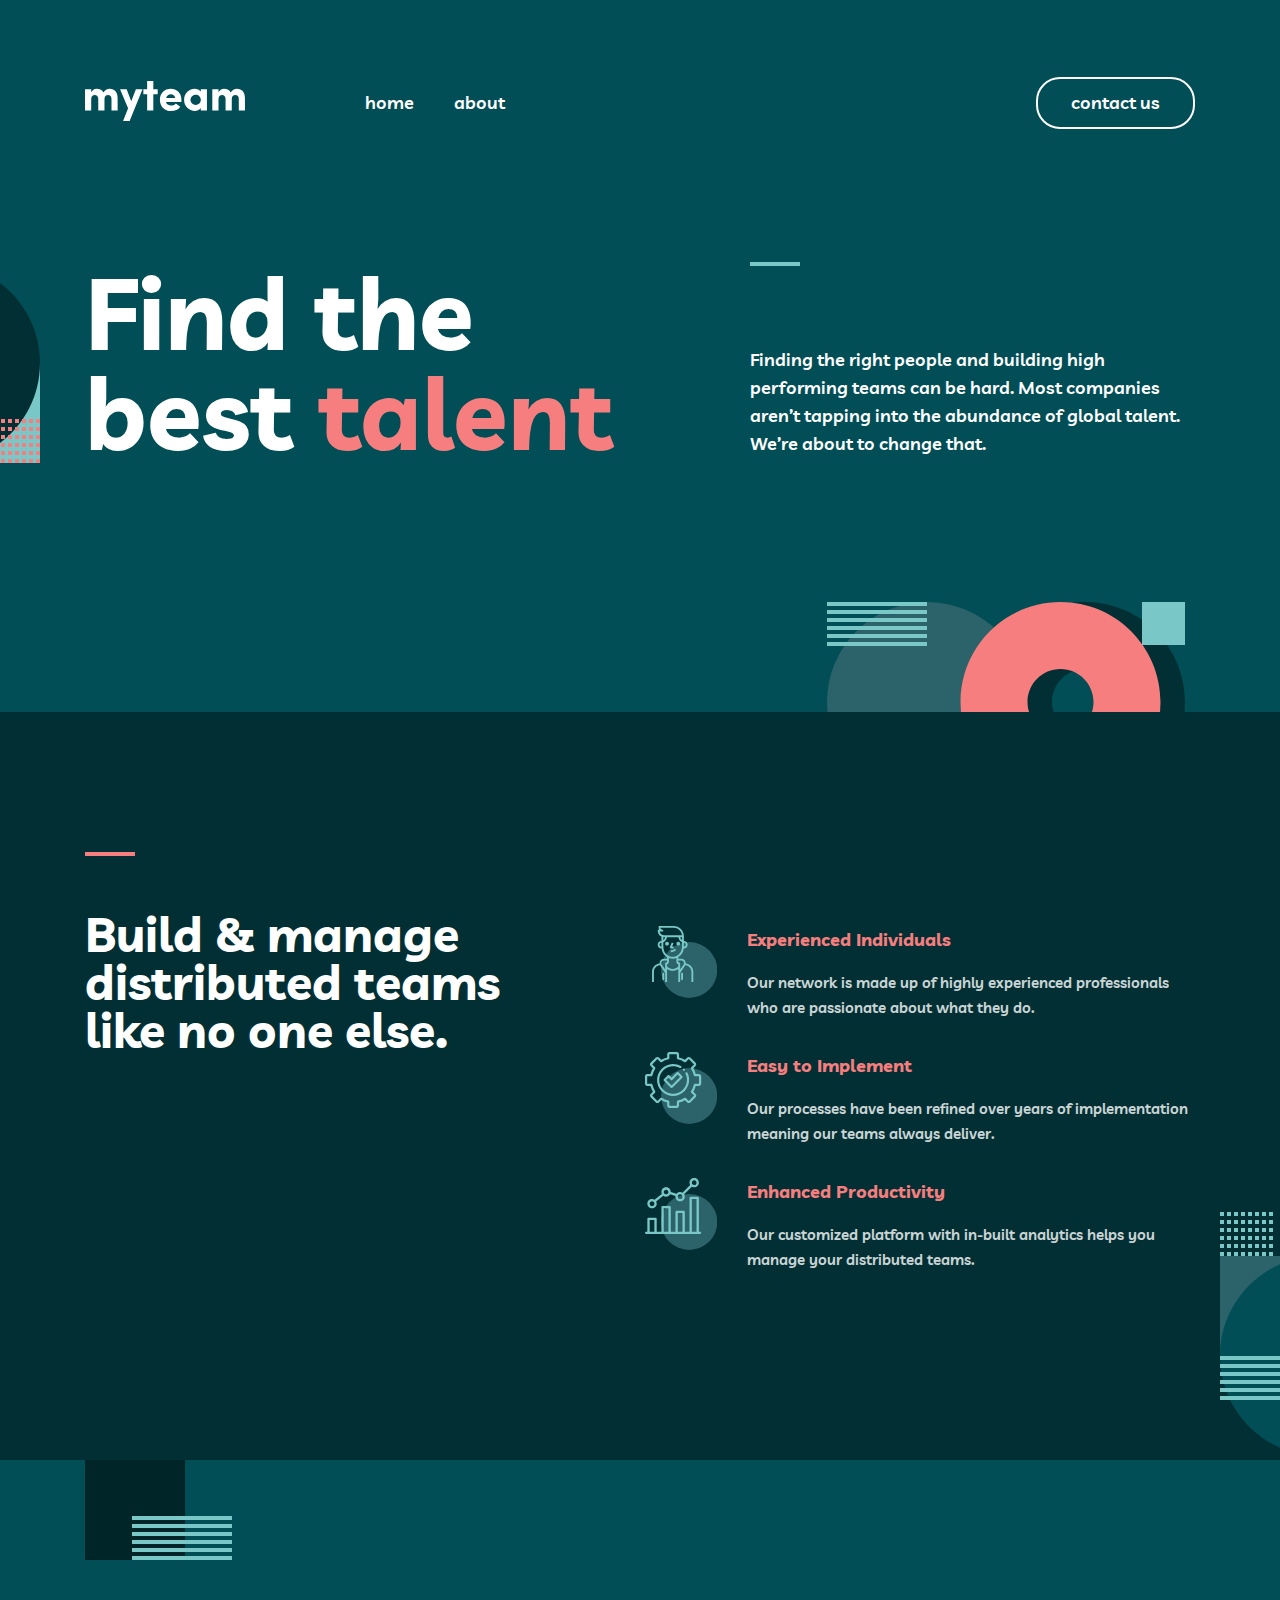
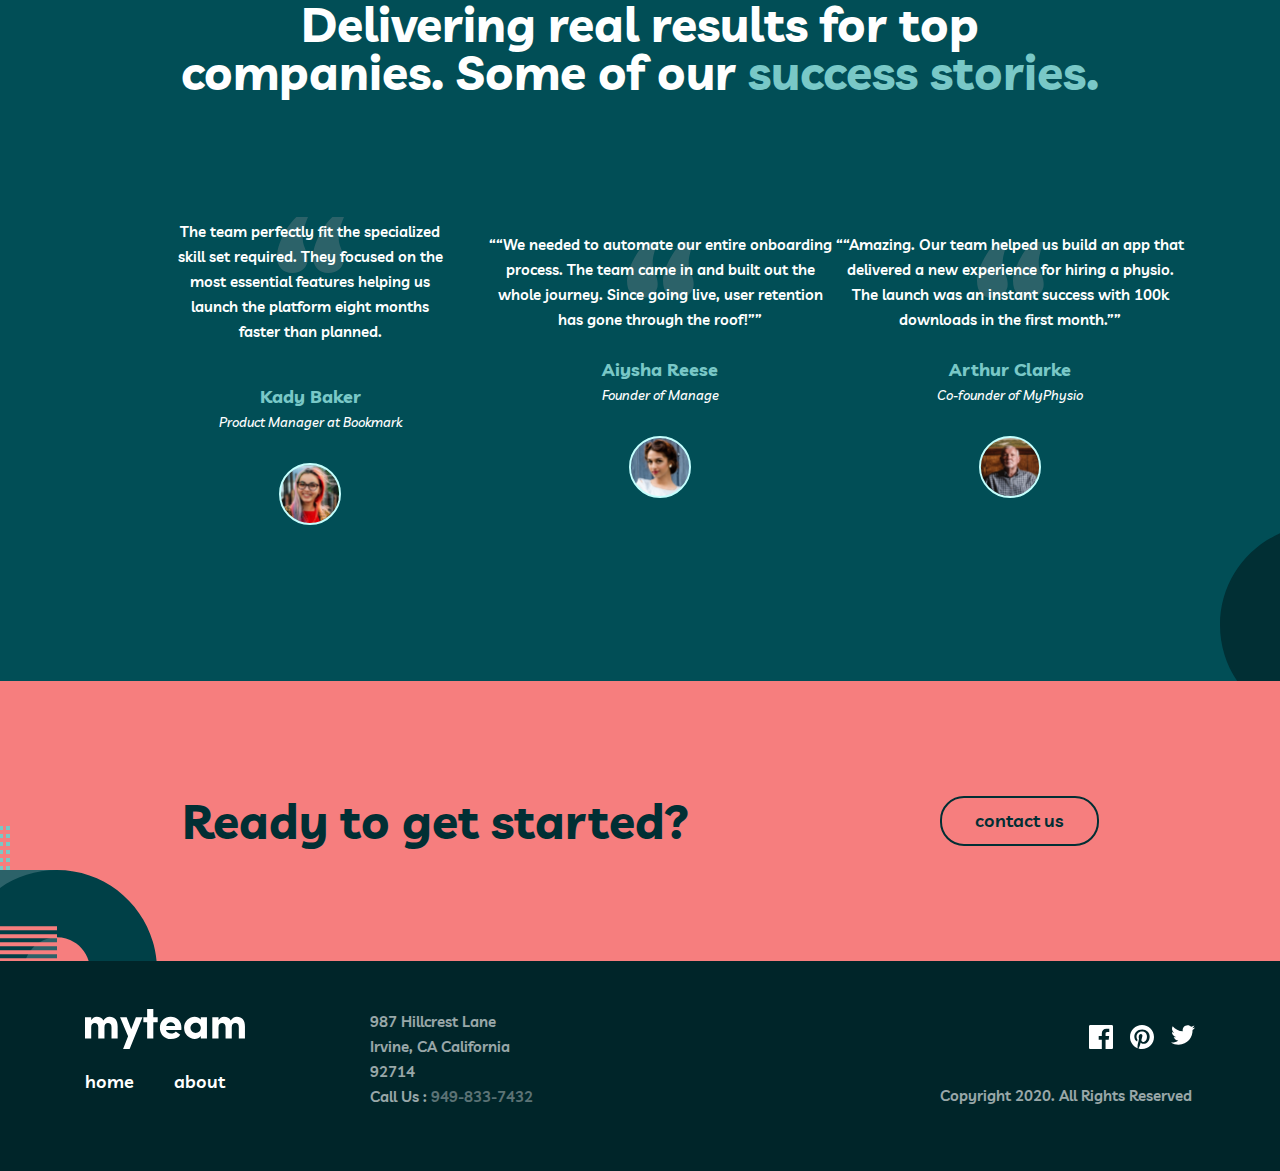
==== commit adb010f5: "commit" ====
--- a/index.html
+++ b/index.html
@@ -105,7 +105,7 @@
 
   <ul class="stories__list">
     <li class="stories__item">
-      <q class="stories__quote">The team perfectly fit the specialized skill set required. They focused on the most essential features helping us launch the platform eight months faster than planned.</q>
+      <blockquote class="stories__quote">The team perfectly fit the specialized skill set required. They focused on the most essential features helping us launch the platform eight months faster than planned.</blockquote>
 
       <p class="stories__author">Kady Baker</p>
       <p class="stories__title">Product Manager at Bookmark</p>
@@ -190,7 +190,7 @@
     <p class="copyright">Copyright 2020. All Rights Reserved</p>
   </div>
 
-  
+
   </div>
 
 
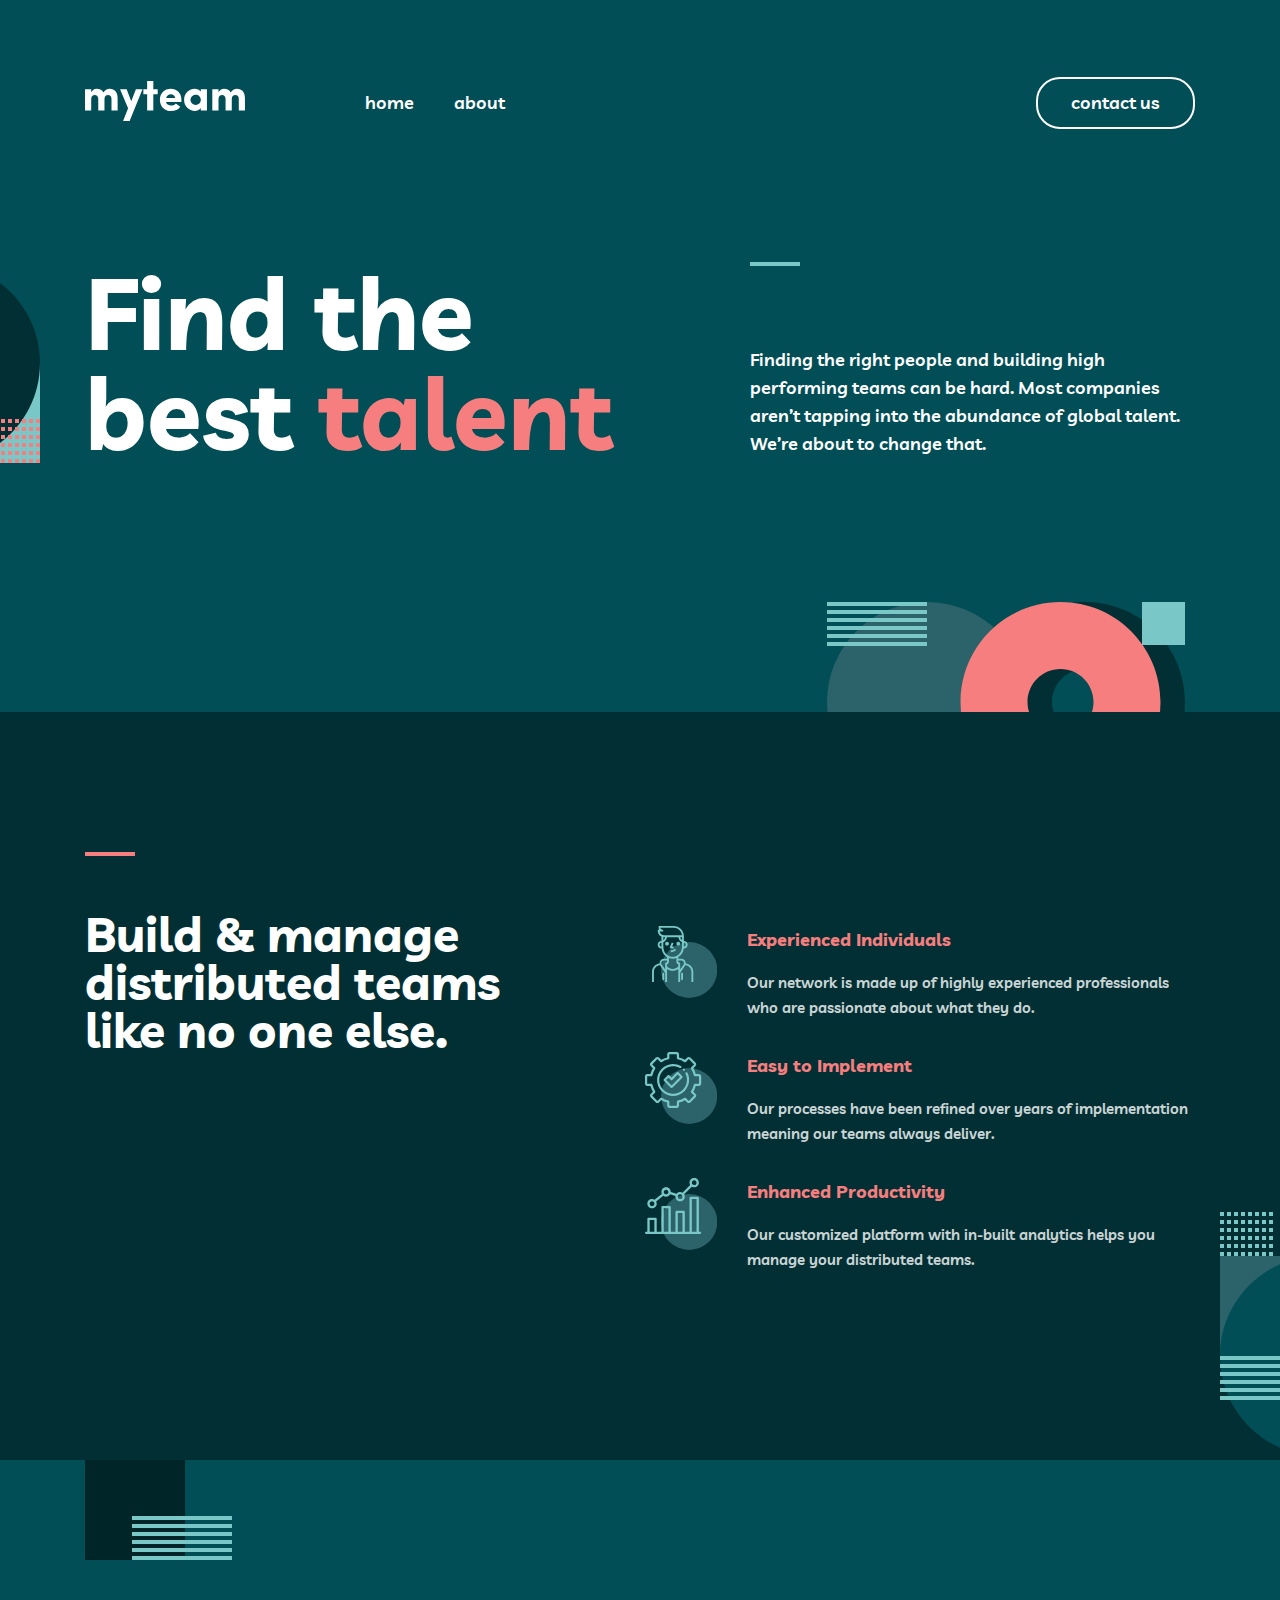
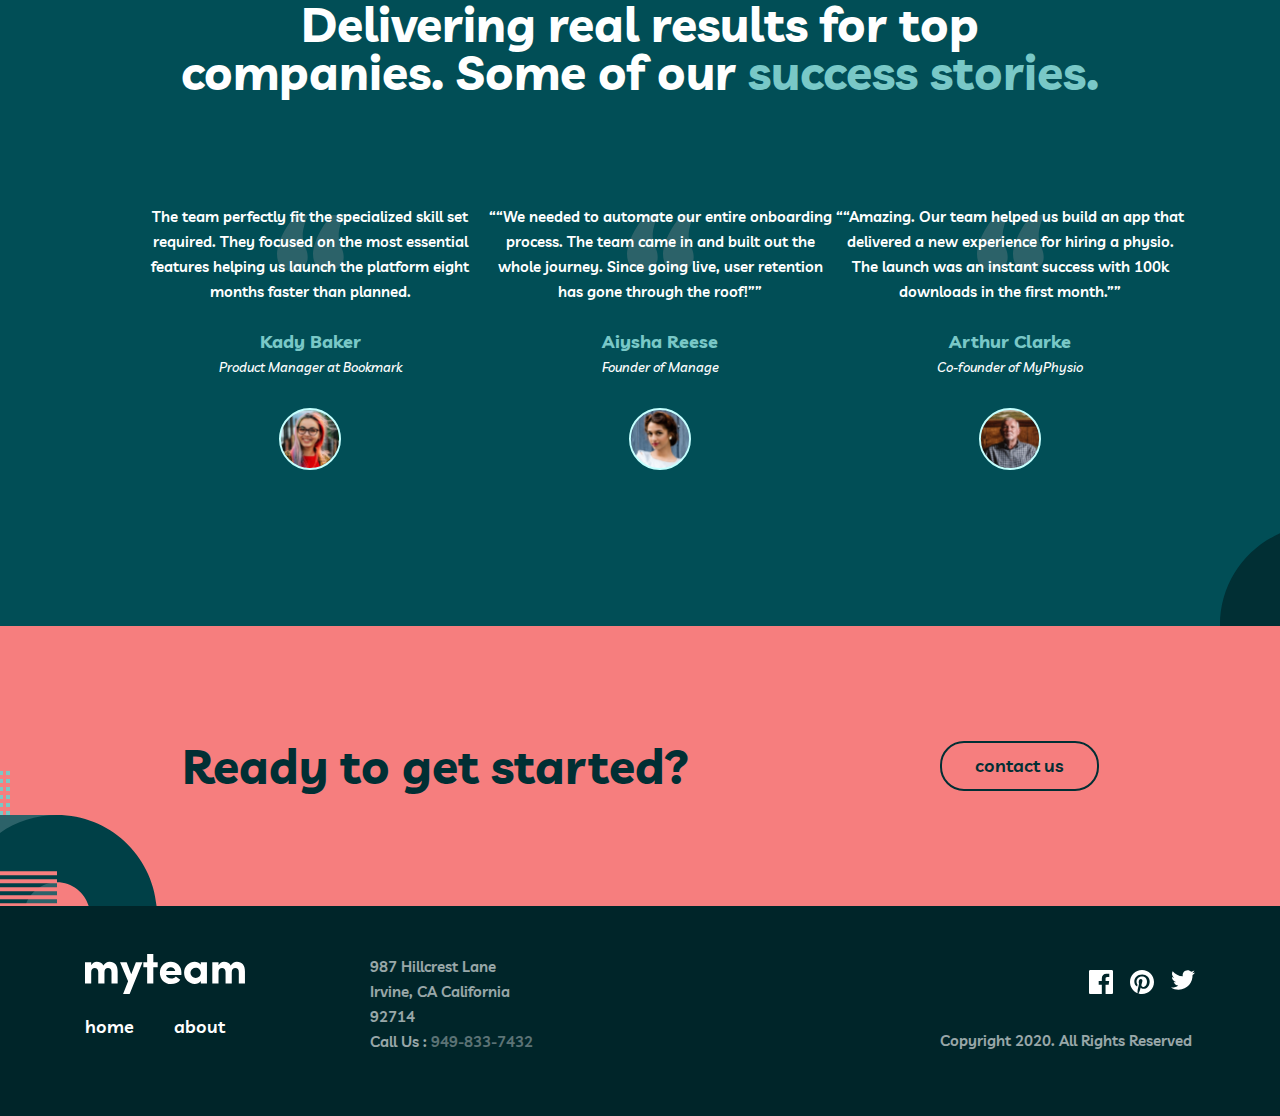
==== commit b5916f16: "Svg hovered and  added about oage" ====
--- a/index.html
+++ b/index.html
@@ -23,7 +23,7 @@
 
 
           <li class="nav__items nav-margin"><a class="nav-links" href="#">home</a></li>
-          <li class="nav__items"><a class="nav-links" href="#">about</a></li>
+          <li class="nav__items"><a class="nav-links" href="./about.html">about</a></li>
 
         </ul>
 
@@ -182,9 +182,23 @@
 
     <div class="footer-menu__last">
     <ul class="social__list">
-        <a class="soc-links" href="#"><img src="./imgs/facebook.svg" alt="facebook"></a>
-        <a class="soc-links" href="#"><img src="./imgs/pintrest.svg" alt="pintrest"></a>
-        <a class="soc-links" href="#"><img src="./imgs/twitter.svg" alt="twitter"></a>
+        <a class="soc-links" href="#">
+          <svg width="24" height="24" viewBox="0 0 24 24" fill="none" xmlns="http://www.w3.org/2000/svg">
+          <path d="M22.675 0H1.325C0.593 0 0 0.593 0 1.325V22.676C0 23.407 0.593 24 1.325 24H12.82V14.706H9.692V11.084H12.82V8.413C12.82 5.313 14.713 3.625 17.479 3.625C18.804 3.625 19.942 3.724 20.274 3.768V7.008L18.356 7.009C16.852 7.009 16.561 7.724 16.561 8.772V11.085H20.148L19.681 14.707H16.561V24H22.677C23.407 24 24 23.407 24 22.675V1.325C24 0.593 23.407 0 22.675 0Z" />
+          </svg>
+          </a>
+        <a class="soc-links" href="#">
+          <svg width="24" height="24" viewBox="0 0 24 24" fill="none" xmlns="http://www.w3.org/2000/svg">
+            <path id="Path" d="M12 0C5.373 0 0 5.372 0 12C0 17.084 3.163 21.426 7.627 23.174C7.522 22.225 7.427 20.769 7.669 19.733C7.887 18.796 9.076 13.768 9.076 13.768C9.076 13.768 8.717 13.049 8.717 11.986C8.717 10.318 9.684 9.072 10.888 9.072C11.911 9.072 12.406 9.841 12.406 10.762C12.406 11.791 11.751 13.33 11.412 14.757C11.129 15.951 12.011 16.926 13.189 16.926C15.322 16.926 16.961 14.677 16.961 11.431C16.961 8.558 14.897 6.549 11.949 6.549C8.535 6.549 6.531 9.11 6.531 11.756C6.531 12.787 6.928 13.894 7.424 14.494C7.522 14.613 7.536 14.718 7.507 14.839L7.174 16.199C7.121 16.419 7 16.466 6.772 16.36C5.273 15.662 4.336 13.471 4.336 11.711C4.336 7.926 7.086 4.449 12.265 4.449C16.428 4.449 19.663 7.416 19.663 11.38C19.663 15.516 17.056 18.844 13.436 18.844C12.22 18.844 11.077 18.213 10.686 17.466L9.938 20.319C9.667 21.362 8.936 22.669 8.446 23.465C9.57 23.812 10.763 24 12 24C18.627 24 24 18.627 24 12C24 5.372 18.627 0 12 0Z"/>
+            </svg>
+            
+        </a>
+        <a class="soc-links" href="#">
+          <svg width="24" height="20" viewBox="0 0 24 20" fill="none" xmlns="http://www.w3.org/2000/svg">
+            <path id="Path" d="M24 2.55699C23.117 2.94899 22.168 3.21299 21.172 3.33199C22.189 2.72299 22.97 1.75799 23.337 0.607986C22.386 1.17199 21.332 1.58199 20.21 1.80299C19.313 0.845986 18.032 0.247986 16.616 0.247986C13.437 0.247986 11.101 3.21399 11.819 6.29299C7.728 6.08799 4.1 4.12799 1.671 1.14899C0.381 3.36199 1.002 6.25699 3.194 7.72299C2.388 7.69699 1.628 7.47599 0.965 7.10699C0.911 9.38799 2.546 11.522 4.914 11.997C4.221 12.185 3.462 12.229 2.69 12.081C3.316 14.037 5.134 15.46 7.29 15.5C5.22 17.123 2.612 17.848 0 17.54C2.179 18.937 4.768 19.752 7.548 19.752C16.69 19.752 21.855 12.031 21.543 5.10599C22.505 4.41099 23.34 3.54399 24 2.55699Z" />
+            </svg>
+            
+        </a>
     </ul>
 
     <p class="copyright">Copyright 2020. All Rights Reserved</p>
@@ -200,7 +214,6 @@
 </section>
 
 </footer>
-
 
   <script src="js/main.js"></script>
 </body>
--- a/css/styles.css
+++ b/css/styles.css
@@ -27,6 +27,17 @@
   max-width: 100%;
   height: auto;
 }
+
+.soc-links svg {
+  max-width: 100%;
+  height: auto;
+  fill: white;
+}
+
+.soc-links svg:hover {
+    fill: var(--color-primary-light-coral);
+}
+
 
 .visually-hidden {
   position: absolute;
@@ -39,6 +50,9 @@
   overflow: hidden;
 }
 
+blockquote {
+  margin: 0;
+}
 
 :root {
   --color-primary-midnight-green: #014E56;
@@ -354,8 +368,9 @@
   align-items: center;
   justify-content: space-between;
   max-width: 1110px;
-
-}
+}
+
+
 
 
 /* Why back image is not fully seen and it is cutting off */
@@ -531,4 +546,74 @@
   font-size: 15px;
   line-height: 25px;
   opacity: 0.6;
-}+}
+
+
+
+
+
+
+
+/* ABOUT PAGE */
+
+.hero-about {
+  background-color:var(--color-primary-midnight-green);
+  background-repeat: no-repeat;
+  padding-bottom: 250px;
+  background-image: url(../imgs/hero-about.svg);
+  background-position: calc(50% + 676px) 166px;
+}
+
+.hero__content-about {
+  display: flex;
+  position: relative;
+  z-index: 20;
+}
+
+
+
+.hero__heading-about {
+  color: var(--color-primary-white);
+  font-style: normal;
+  font-weight: bold;
+  font-size: 64px;
+  line-height: 100px;
+  margin: 0;
+  margin-right: auto;
+  width: 350px;
+}
+
+
+
+.line {
+  width: 50px;
+  height: 4px;
+  display: block;
+}
+
+.green-line {
+  margin-bottom: 80px;
+  background-color: var(--color-secondary-rapture-blue);
+}
+
+.hero__desc-about {
+  font-style: normal;
+  font-weight: 600;
+  font-size: 18px;
+  line-height: 28px;
+  width: 730px;
+  margin: 0;
+  color: var(--color-primary-white);
+}
+
+
+.hero__desc-about::after  {
+  position: absolute;
+  bottom: 140px;
+  content: "";
+  width: 50px;
+  height: 4px;
+  display: block;
+  background-color: var(--color-primary-light-coral);
+}
+
